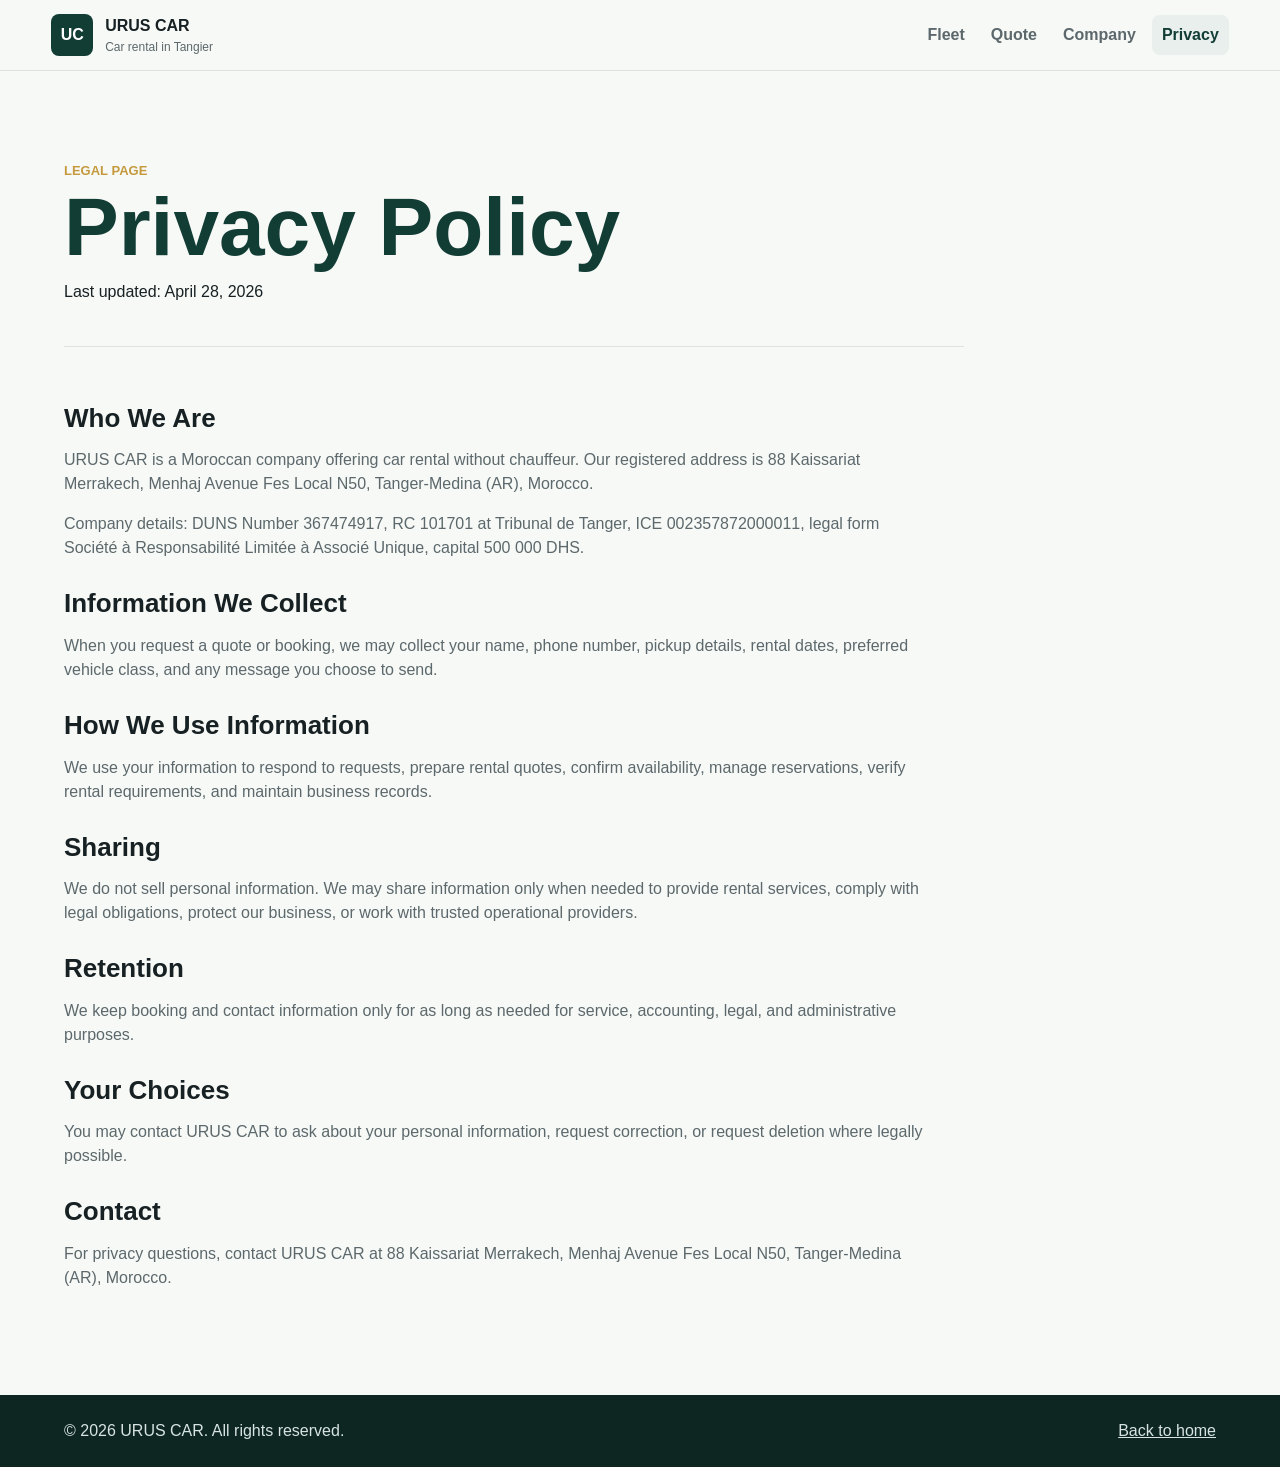
==== privacy.html @ 26fc9eb2 "Add files via upload" ====
<!doctype html>
<html lang="en">
  <head>
    <meta charset="utf-8">
    <meta name="viewport" content="width=device-width, initial-scale=1">
    <title>Privacy Policy | URUS CAR</title>
    <meta name="description" content="Privacy policy for URUS CAR car rental services in Tanger-Medina, Morocco.">
    <link rel="stylesheet" href="styles.css">
  </head>
  <body>
    <header class="site-header">
      <a class="brand" href="index.html" aria-label="URUS CAR home">
        <span class="brand-mark">UC</span>
        <span>
          <strong>URUS CAR</strong>
          <small>Car rental in Tangier</small>
        </span>
      </a>
      <nav class="main-nav" aria-label="Main navigation">
        <a href="index.html#fleet">Fleet</a>
        <a href="index.html#quote">Quote</a>
        <a href="index.html#company">Company</a>
        <a href="privacy.html" aria-current="page">Privacy</a>
      </nav>
    </header>

    <main class="policy-page">
      <section class="policy-hero">
        <p class="eyebrow">Legal page</p>
        <h1>Privacy Policy</h1>
        <p>Last updated: April 28, 2026</p>
      </section>

      <article class="policy-content">
        <h2>Who We Are</h2>
        <p>
          URUS CAR is a Moroccan company offering car rental without chauffeur.
          Our registered address is 88 Kaissariat Merrakech, Menhaj Avenue Fes
          Local N50, Tanger-Medina (AR), Morocco.
        </p>
        <p>
          Company details: DUNS Number 367474917, RC 101701 at Tribunal de Tanger,
          ICE 002357872000011, legal form Société à Responsabilité Limitée à
          Associé Unique, capital 500 000 DHS.
        </p>

        <h2>Information We Collect</h2>
        <p>
          When you request a quote or booking, we may collect your name, phone
          number, pickup details, rental dates, preferred vehicle class, and any
          message you choose to send.
        </p>

        <h2>How We Use Information</h2>
        <p>
          We use your information to respond to requests, prepare rental quotes,
          confirm availability, manage reservations, verify rental requirements,
          and maintain business records.
        </p>

        <h2>Sharing</h2>
        <p>
          We do not sell personal information. We may share information only when
          needed to provide rental services, comply with legal obligations, protect
          our business, or work with trusted operational providers.
        </p>

        <h2>Retention</h2>
        <p>
          We keep booking and contact information only for as long as needed for
          service, accounting, legal, and administrative purposes.
        </p>

        <h2>Your Choices</h2>
        <p>
          You may contact URUS CAR to ask about your personal information, request
          correction, or request deletion where legally possible.
        </p>

        <h2>Contact</h2>
        <p>
          For privacy questions, contact URUS CAR at 88 Kaissariat Merrakech,
          Menhaj Avenue Fes Local N50, Tanger-Medina (AR), Morocco.
        </p>
      </article>
    </main>

    <footer class="site-footer">
      <p>© <span id="year"></span> URUS CAR. All rights reserved.</p>
      <a href="index.html">Back to home</a>
    </footer>

    <script src="script.js"></script>
  </body>
</html>
---- styles.css ----
:root {
  --ink: #172022;
  --muted: #5c686b;
  --line: #dce3e2;
  --paper: #f7f9f7;
  --white: #ffffff;
  --forest: #123d35;
  --teal: #0d8070;
  --gold: #c59a3e;
  --rust: #b84c33;
  --shadow: 0 18px 45px rgba(18, 61, 53, 0.16);
}

* {
  box-sizing: border-box;
}

html {
  scroll-behavior: smooth;
}

body {
  margin: 0;
  color: var(--ink);
  background: var(--paper);
  font-family: Arial, Helvetica, sans-serif;
  line-height: 1.5;
}

img {
  display: block;
  max-width: 100%;
}

a {
  color: inherit;
}

.site-header {
  position: sticky;
  top: 0;
  z-index: 10;
  display: flex;
  align-items: center;
  justify-content: space-between;
  gap: 24px;
  padding: 14px clamp(18px, 4vw, 56px);
  background: rgba(247, 249, 247, 0.94);
  border-bottom: 1px solid var(--line);
  backdrop-filter: blur(16px);
}

.brand {
  display: inline-flex;
  align-items: center;
  gap: 12px;
  text-decoration: none;
}

.brand-mark {
  display: grid;
  width: 42px;
  height: 42px;
  place-items: center;
  color: var(--white);
  background: var(--forest);
  border-radius: 8px;
  font-weight: 800;
}

.brand strong,
.brand small {
  display: block;
}

.brand small {
  color: var(--muted);
  font-size: 12px;
}

.main-nav {
  display: flex;
  flex-wrap: wrap;
  gap: 6px;
  justify-content: flex-end;
}

.main-nav a {
  padding: 8px 10px;
  border-radius: 8px;
  color: var(--muted);
  font-weight: 700;
  text-decoration: none;
}

.main-nav a:hover,
.main-nav a[aria-current="page"] {
  color: var(--forest);
  background: #e8efed;
}

.hero {
  min-height: calc(100vh - 70px);
  display: grid;
  grid-template-columns: minmax(0, 1fr) minmax(320px, 410px);
  align-items: end;
  gap: clamp(24px, 5vw, 64px);
  padding: clamp(60px, 8vw, 110px) clamp(18px, 5vw, 72px) 38px;
  background:
    linear-gradient(90deg, rgba(18, 32, 34, 0.82), rgba(18, 32, 34, 0.28)),
    url("https://images.unsplash.com/photo-1492144534655-ae79c964c9d7?auto=format&fit=crop&w=1800&q=82") center / cover;
  color: var(--white);
}

.hero-copy {
  max-width: 720px;
  padding-bottom: 30px;
}

.eyebrow {
  margin: 0 0 10px;
  color: var(--gold);
  font-size: 13px;
  font-weight: 800;
  letter-spacing: 0;
  text-transform: uppercase;
}

h1,
h2,
h3,
p {
  overflow-wrap: anywhere;
}

h1 {
  margin: 0;
  font-size: clamp(48px, 10vw, 118px);
  line-height: 0.9;
}

h2 {
  margin: 0;
  font-size: clamp(28px, 4vw, 48px);
  line-height: 1.06;
}

h3 {
  margin: 4px 0 8px;
  font-size: 22px;
}

.hero-copy p:not(.eyebrow) {
  max-width: 620px;
  margin: 22px 0;
  font-size: 18px;
}

.hero-actions,
.fleet-controls {
  display: flex;
  flex-wrap: wrap;
  gap: 10px;
  align-items: center;
}

.button,
.filter-btn {
  min-height: 44px;
  border: 0;
  border-radius: 8px;
  padding: 12px 18px;
  font: inherit;
  font-weight: 800;
  text-align: center;
  text-decoration: none;
  cursor: pointer;
}

.button.primary,
.filter-btn.active {
  color: var(--white);
  background: var(--teal);
}

.button.secondary {
  color: var(--white);
  background: rgba(255, 255, 255, 0.16);
  border: 1px solid rgba(255, 255, 255, 0.44);
}

.button.full {
  width: 100%;
}

.quick-booking,
.contact-form {
  display: grid;
  gap: 14px;
  padding: 22px;
  background: var(--white);
  border-radius: 8px;
  box-shadow: var(--shadow);
  color: var(--ink);
}

.quick-booking h2 {
  font-size: 26px;
}

label {
  display: grid;
  gap: 6px;
  color: var(--muted);
  font-size: 13px;
  font-weight: 800;
}

input,
select,
textarea {
  width: 100%;
  min-height: 44px;
  border: 1px solid var(--line);
  border-radius: 8px;
  padding: 10px 12px;
  color: var(--ink);
  background: var(--white);
  font: inherit;
}

textarea {
  resize: vertical;
}

.quote-result {
  min-height: 48px;
  padding: 12px;
  color: var(--forest);
  background: #edf6f4;
  border-radius: 8px;
  font-weight: 800;
}

.trust-strip {
  display: grid;
  grid-template-columns: repeat(3, 1fr);
  gap: 1px;
  background: var(--line);
  border-bottom: 1px solid var(--line);
}

.trust-strip div {
  padding: 22px clamp(18px, 4vw, 52px);
  background: var(--white);
}

.trust-strip strong,
.trust-strip span {
  display: block;
}

.trust-strip span {
  color: var(--muted);
}

.section-shell,
.quote-band,
.policy-page {
  padding: clamp(56px, 7vw, 96px) clamp(18px, 5vw, 72px);
}

.section-heading {
  max-width: 720px;
  margin-bottom: 24px;
}

.section-heading p:not(.eyebrow),
.quote-band p {
  color: var(--muted);
  font-size: 17px;
}

.fleet-controls {
  margin-bottom: 20px;
}

.filter-btn {
  color: var(--forest);
  background: var(--white);
  border: 1px solid var(--line);
}

.search-label {
  min-width: min(100%, 320px);
  margin-left: auto;
}

.fleet-grid {
  display: grid;
  grid-template-columns: repeat(4, minmax(0, 1fr));
  gap: 18px;
}

.vehicle-card {
  display: grid;
  grid-template-rows: 180px 1fr;
  overflow: hidden;
  background: var(--white);
  border: 1px solid var(--line);
  border-radius: 8px;
}

.vehicle-card[hidden] {
  display: none;
}

.vehicle-card img {
  width: 100%;
  height: 100%;
  object-fit: cover;
}

.vehicle-card div {
  padding: 18px;
}

.vehicle-card p {
  color: var(--muted);
}

.vehicle-type {
  margin: 0;
  color: var(--rust);
  font-size: 12px;
  font-weight: 800;
  text-transform: uppercase;
}

.quote-band {
  display: grid;
  grid-template-columns: minmax(0, 0.9fr) minmax(320px, 520px);
  gap: clamp(24px, 5vw, 70px);
  align-items: start;
  color: var(--white);
  background: var(--forest);
}

.quote-band p {
  color: #d7e4e1;
}

.company-grid {
  display: grid;
  grid-template-columns: repeat(2, minmax(0, 1fr));
  gap: 12px;
  margin: 0;
}

.company-grid div {
  padding: 18px;
  background: var(--white);
  border: 1px solid var(--line);
  border-radius: 8px;
}

dt {
  color: var(--muted);
  font-size: 13px;
  font-weight: 800;
}

dd {
  margin: 6px 0 0;
  font-weight: 700;
}

.site-footer {
  display: flex;
  justify-content: space-between;
  gap: 18px;
  padding: 24px clamp(18px, 5vw, 72px);
  color: #d7e4e1;
  background: #0d2622;
}

.site-footer p {
  margin: 0;
}

.policy-hero {
  max-width: 900px;
  padding-bottom: 26px;
  border-bottom: 1px solid var(--line);
}

.policy-hero h1 {
  color: var(--forest);
  font-size: clamp(42px, 7vw, 82px);
}

.policy-content {
  max-width: 860px;
  padding-top: 28px;
}

.policy-content h2 {
  margin-top: 30px;
  font-size: 26px;
}

.policy-content p {
  color: var(--muted);
}

@media (max-width: 980px) {
  .hero,
  .quote-band {
    grid-template-columns: 1fr;
  }

  .quick-booking {
    max-width: 560px;
  }

  .fleet-grid {
    grid-template-columns: repeat(2, minmax(0, 1fr));
  }
}

@media (max-width: 720px) {
  .site-header,
  .site-footer {
    align-items: flex-start;
    flex-direction: column;
  }

  .hero {
    min-height: auto;
    padding-top: 44px;
  }

  .trust-strip,
  .company-grid,
  .fleet-grid {
    grid-template-columns: 1fr;
  }

  .search-label {
    margin-left: 0;
  }
}
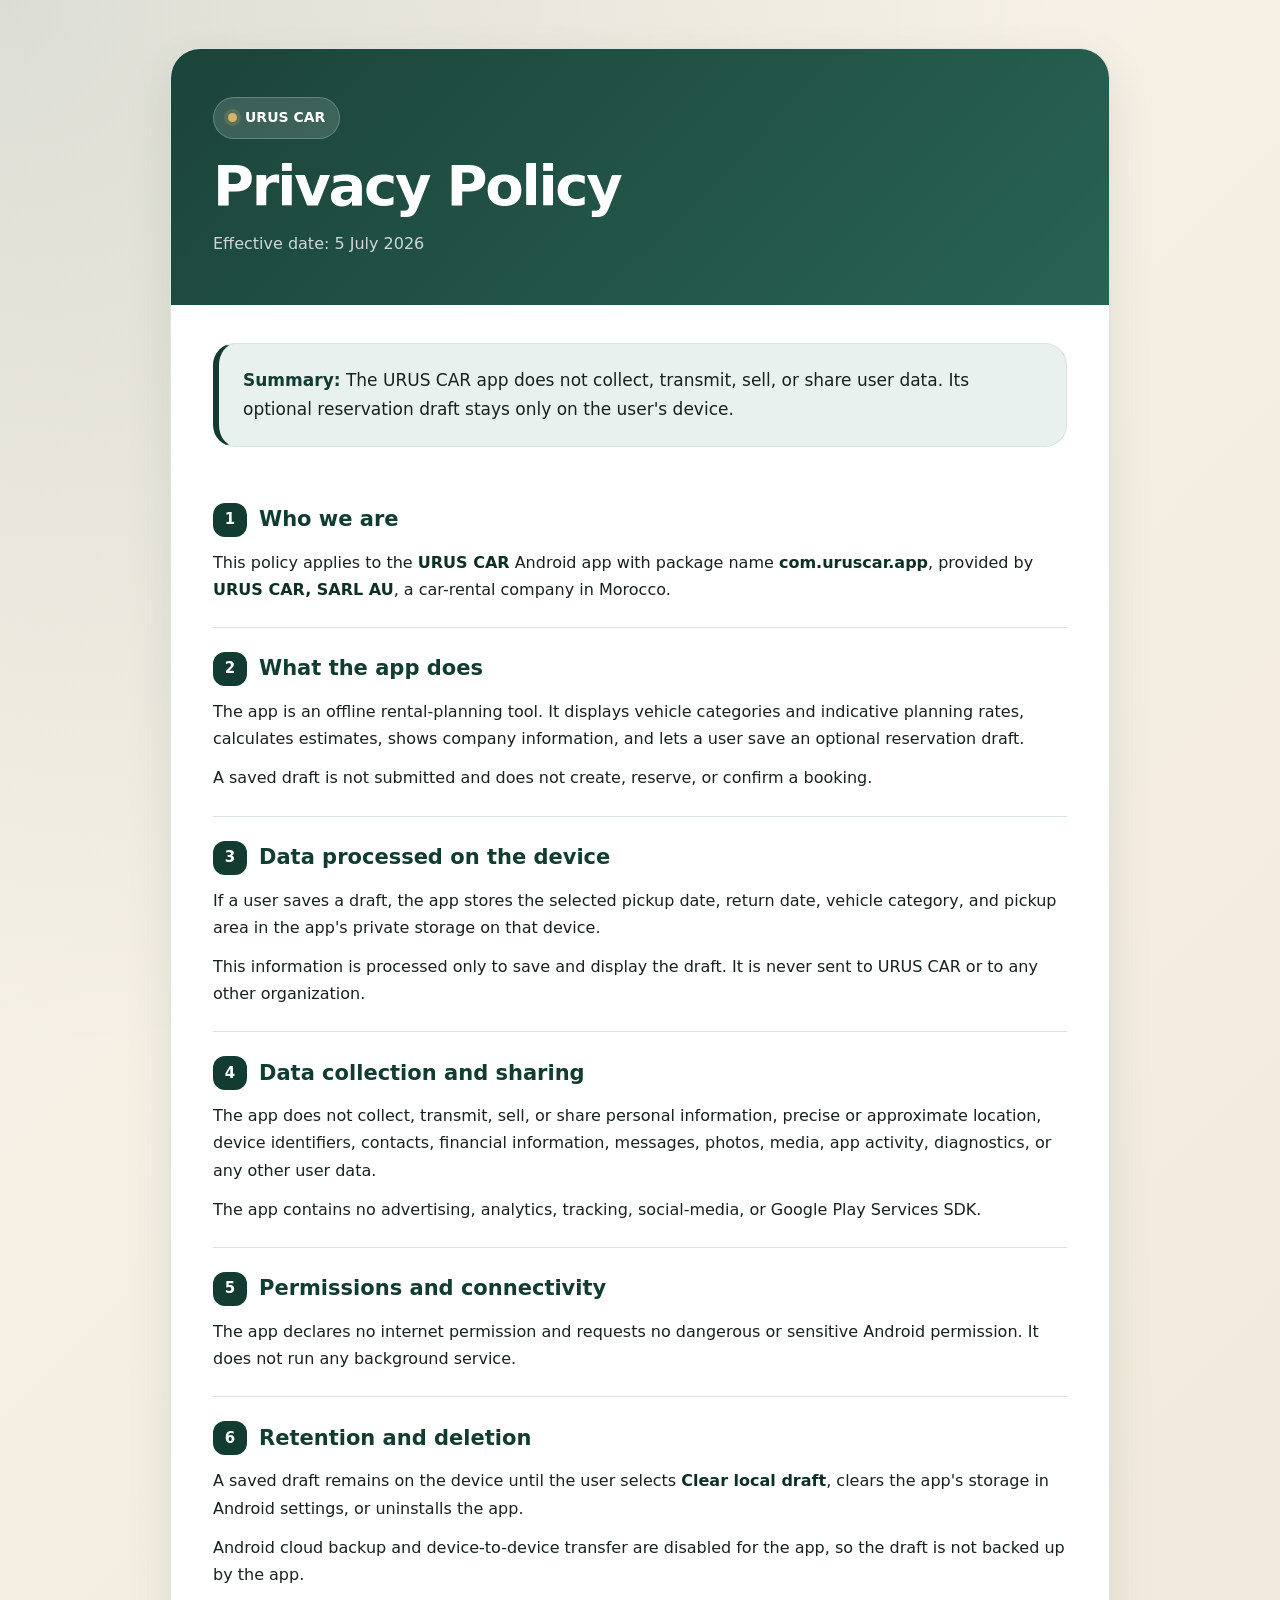
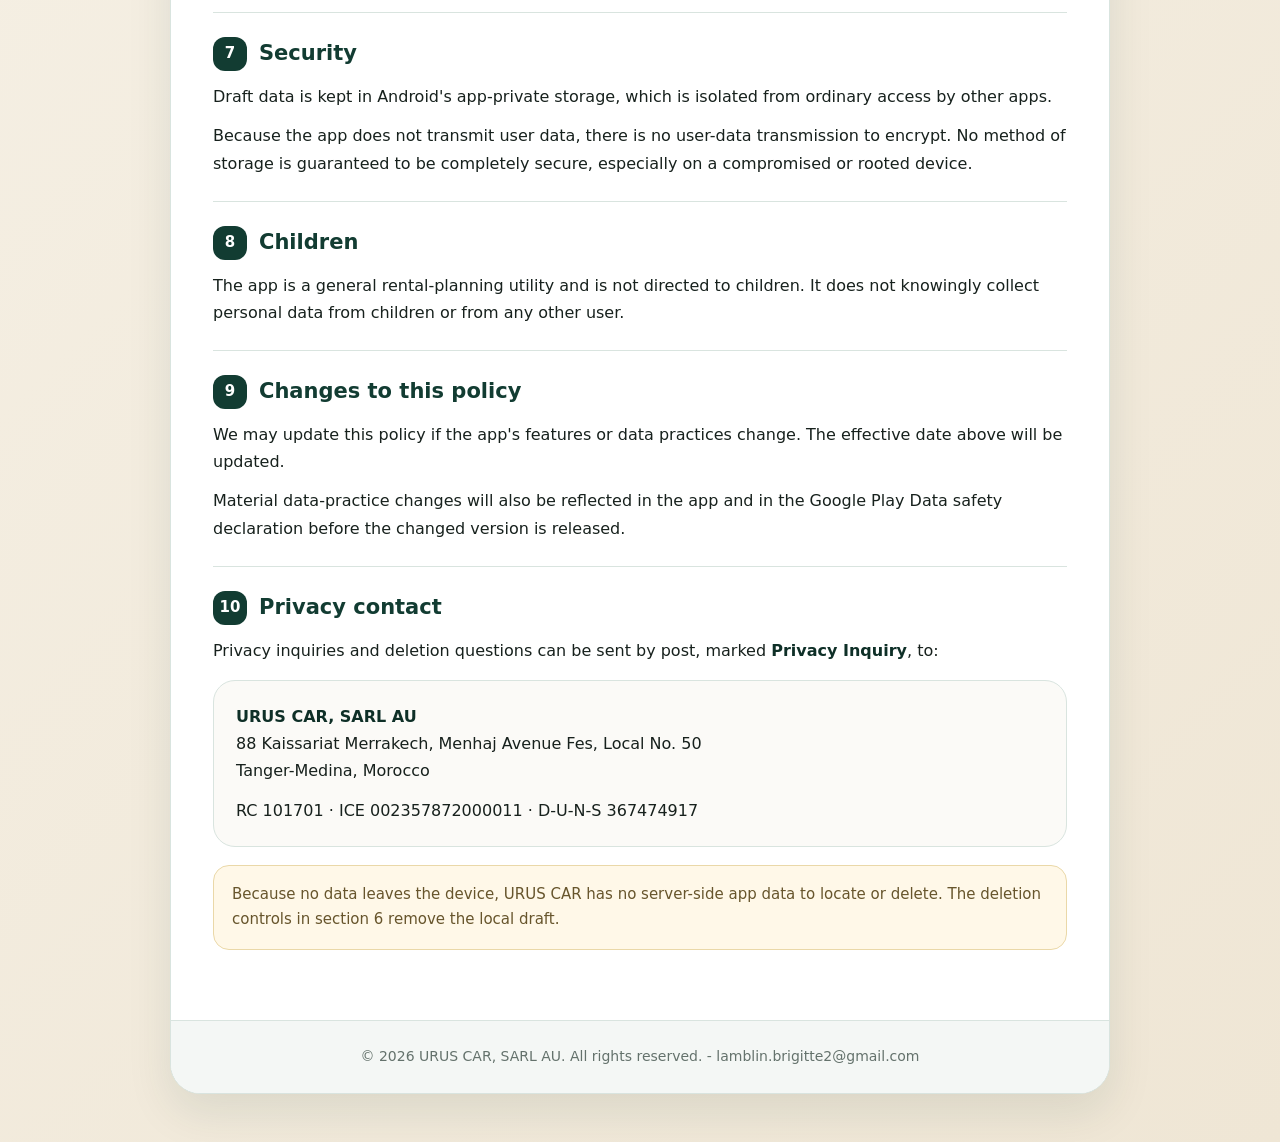
==== commit c9a9808b: "Update privacy.html" ====
--- a/privacy.html
+++ b/privacy.html
@@ -1,95 +1,370 @@
 <!doctype html>
 <html lang="en">
-  <head>
-    <meta charset="utf-8">
-    <meta name="viewport" content="width=device-width, initial-scale=1">
-    <title>Privacy Policy | URUS CAR</title>
-    <meta name="description" content="Privacy policy for URUS CAR car rental services in Tanger-Medina, Morocco.">
-    <link rel="stylesheet" href="styles.css">
-  </head>
-  <body>
-    <header class="site-header">
-      <a class="brand" href="index.html" aria-label="URUS CAR home">
-        <span class="brand-mark">UC</span>
-        <span>
-          <strong>URUS CAR</strong>
-          <small>Car rental in Tangier</small>
-        </span>
-      </a>
-      <nav class="main-nav" aria-label="Main navigation">
-        <a href="index.html#fleet">Fleet</a>
-        <a href="index.html#quote">Quote</a>
-        <a href="index.html#company">Company</a>
-        <a href="privacy.html" aria-current="page">Privacy</a>
-      </nav>
+<head>
+  <meta charset="utf-8">
+  <meta name="viewport" content="width=device-width, initial-scale=1">
+  <title>URUS CAR Privacy Policy</title>
+
+  <style>
+    :root {
+      --bg: #f6f1e7;
+      --card: #ffffff;
+      --primary: #123c32;
+      --primary-soft: #e8f1ed;
+      --text: #17211d;
+      --muted: #64726c;
+      --border: #d9e4df;
+      --shadow: 0 18px 45px rgba(18, 60, 50, 0.10);
+      --radius: 22px;
+    }
+
+    * {
+      box-sizing: border-box;
+    }
+
+    body {
+      margin: 0;
+      font-family: Inter, ui-sans-serif, system-ui, -apple-system, BlinkMacSystemFont, "Segoe UI", sans-serif;
+      background:
+        radial-gradient(circle at top left, rgba(18, 60, 50, 0.12), transparent 35%),
+        linear-gradient(135deg, #f8f4eb 0%, #efe6d5 100%);
+      color: var(--text);
+      line-height: 1.7;
+    }
+
+    .page {
+      width: min(940px, calc(100% - 32px));
+      margin: 48px auto;
+      background: var(--card);
+      border: 1px solid var(--border);
+      border-radius: 30px;
+      box-shadow: var(--shadow);
+      overflow: hidden;
+    }
+
+    .hero {
+      padding: 48px 42px;
+      background:
+        linear-gradient(135deg, rgba(18, 60, 50, 0.96), rgba(26, 89, 72, 0.94)),
+        url("data:image/svg+xml,%3Csvg width='120' height='120' xmlns='http://www.w3.org/2000/svg'%3E%3Cg fill='none' stroke='%23ffffff' stroke-opacity='.08'%3E%3Cpath d='M0 60h120M60 0v120'/%3E%3Ccircle cx='60' cy='60' r='38'/%3E%3C/g%3E%3C/svg%3E");
+      color: #ffffff;
+    }
+
+    .badge {
+      display: inline-flex;
+      align-items: center;
+      gap: 8px;
+      padding: 8px 14px;
+      border-radius: 999px;
+      background: rgba(255, 255, 255, 0.14);
+      border: 1px solid rgba(255, 255, 255, 0.22);
+      font-size: 14px;
+      font-weight: 600;
+      margin-bottom: 18px;
+    }
+
+    .badge::before {
+      content: "";
+      width: 9px;
+      height: 9px;
+      border-radius: 50%;
+      background: #d7b46a;
+      box-shadow: 0 0 0 4px rgba(215, 180, 106, 0.18);
+    }
+
+    h1 {
+      margin: 0;
+      font-size: clamp(34px, 5vw, 56px);
+      line-height: 1.05;
+      letter-spacing: -0.04em;
+    }
+
+    .date {
+      margin-top: 14px;
+      color: rgba(255, 255, 255, 0.78);
+      font-size: 16px;
+    }
+
+    .content {
+      padding: 38px 42px 46px;
+    }
+
+    .summary {
+      background: var(--primary-soft);
+      border: 1px solid var(--border);
+      border-left: 6px solid var(--primary);
+      border-radius: var(--radius);
+      padding: 22px 24px;
+      margin-bottom: 32px;
+      font-size: 17px;
+    }
+
+    .summary strong {
+      color: var(--primary);
+    }
+
+    section {
+      padding: 24px 0;
+      border-bottom: 1px solid var(--border);
+    }
+
+    section:last-child {
+      border-bottom: 0;
+    }
+
+    h2 {
+      display: flex;
+      align-items: center;
+      gap: 12px;
+      margin: 0 0 12px;
+      color: var(--primary);
+      font-size: 21px;
+      line-height: 1.3;
+    }
+
+    h2 span {
+      display: inline-grid;
+      place-items: center;
+      min-width: 34px;
+      height: 34px;
+      border-radius: 12px;
+      background: var(--primary);
+      color: #ffffff;
+      font-size: 15px;
+      font-weight: 800;
+    }
+
+    p {
+      margin: 0 0 12px;
+    }
+
+    p:last-child {
+      margin-bottom: 0;
+    }
+
+    strong {
+      color: #0e2f27;
+    }
+
+    .contact-card {
+      margin-top: 16px;
+      padding: 22px;
+      border-radius: var(--radius);
+      background: #fbfaf7;
+      border: 1px solid var(--border);
+    }
+
+    .note {
+      margin-top: 18px;
+      padding: 16px 18px;
+      border-radius: 16px;
+      background: #fff8e8;
+      border: 1px solid #ead8a8;
+      color: #67552c;
+      font-size: 15px;
+    }
+
+    .footer {
+      padding: 24px 42px;
+      background: #f4f7f5;
+      border-top: 1px solid var(--border);
+      color: var(--muted);
+      font-size: 14px;
+      text-align: center;
+    }
+
+    @media (max-width: 640px) {
+      .page {
+        margin: 20px auto;
+        border-radius: 22px;
+      }
+
+      .hero,
+      .content,
+      .footer {
+        padding-left: 24px;
+        padding-right: 24px;
+      }
+
+      .hero {
+        padding-top: 36px;
+        padding-bottom: 36px;
+      }
+
+      h2 {
+        align-items: flex-start;
+      }
+    }
+
+    @media print {
+      body {
+        background: #ffffff;
+      }
+
+      .page {
+        margin: 0;
+        width: 100%;
+        box-shadow: none;
+        border: none;
+        border-radius: 0;
+      }
+
+      .hero {
+        background: #123c32;
+        -webkit-print-color-adjust: exact;
+        print-color-adjust: exact;
+      }
+
+      section {
+        break-inside: avoid;
+      }
+    }
+  </style>
+</head>
+
+<body>
+  <main class="page">
+    <header class="hero">
+      <div class="badge">URUS CAR</div>
+      <h1>Privacy Policy</h1>
+      <div class="date">Effective date: 5 July 2026</div>
     </header>
 
-    <main class="policy-page">
-      <section class="policy-hero">
-        <p class="eyebrow">Legal page</p>
-        <h1>Privacy Policy</h1>
-        <p>Last updated: April 28, 2026</p>
-      </section>
-
-      <article class="policy-content">
-        <h2>Who We Are</h2>
-        <p>
-          URUS CAR is a Moroccan company offering car rental without chauffeur.
-          Our registered address is 88 Kaissariat Merrakech, Menhaj Avenue Fes
-          Local N50, Tanger-Medina (AR), Morocco.
-        </p>
-        <p>
-          Company details: DUNS Number 367474917, RC 101701 at Tribunal de Tanger,
-          ICE 002357872000011, legal form Société à Responsabilité Limitée à
-          Associé Unique, capital 500 000 DHS.
-        </p>
-
-        <h2>Information We Collect</h2>
-        <p>
-          When you request a quote or booking, we may collect your name, phone
-          number, pickup details, rental dates, preferred vehicle class, and any
-          message you choose to send.
-        </p>
-
-        <h2>How We Use Information</h2>
-        <p>
-          We use your information to respond to requests, prepare rental quotes,
-          confirm availability, manage reservations, verify rental requirements,
-          and maintain business records.
-        </p>
-
-        <h2>Sharing</h2>
-        <p>
-          We do not sell personal information. We may share information only when
-          needed to provide rental services, comply with legal obligations, protect
-          our business, or work with trusted operational providers.
-        </p>
-
-        <h2>Retention</h2>
-        <p>
-          We keep booking and contact information only for as long as needed for
-          service, accounting, legal, and administrative purposes.
-        </p>
-
-        <h2>Your Choices</h2>
-        <p>
-          You may contact URUS CAR to ask about your personal information, request
-          correction, or request deletion where legally possible.
-        </p>
-
-        <h2>Contact</h2>
-        <p>
-          For privacy questions, contact URUS CAR at 88 Kaissariat Merrakech,
-          Menhaj Avenue Fes Local N50, Tanger-Medina (AR), Morocco.
-        </p>
-      </article>
-    </main>
-
-    <footer class="site-footer">
-      <p>© <span id="year"></span> URUS CAR. All rights reserved.</p>
-      <a href="index.html">Back to home</a>
+    <div class="content">
+      <div class="summary">
+        <strong>Summary:</strong> The URUS CAR app does not collect, transmit, sell, or share user data.
+        Its optional reservation draft stays only on the user's device.
+      </div>
+
+      <section>
+        <h2><span>1</span>Who we are</h2>
+        <p>
+          This policy applies to the <strong>URUS CAR</strong> Android app
+          with package name <strong>com.uruscar.app</strong>, provided by
+          <strong>URUS CAR, SARL AU</strong>, a car-rental company in Morocco.
+        </p>
+      </section>
+
+      <section>
+        <h2><span>2</span>What the app does</h2>
+        <p>
+          The app is an offline rental-planning tool. It displays vehicle categories
+          and indicative planning rates, calculates estimates, shows company information,
+          and lets a user save an optional reservation draft.
+        </p>
+        <p>
+          A saved draft is not submitted and does not create, reserve, or confirm a booking.
+        </p>
+      </section>
+
+      <section>
+        <h2><span>3</span>Data processed on the device</h2>
+        <p>
+          If a user saves a draft, the app stores the selected pickup date, return date,
+          vehicle category, and pickup area in the app's private storage on that device.
+        </p>
+        <p>
+          This information is processed only to save and display the draft. It is never sent
+          to URUS CAR or to any other organization.
+        </p>
+      </section>
+
+      <section>
+        <h2><span>4</span>Data collection and sharing</h2>
+        <p>
+          The app does not collect, transmit, sell, or share personal information, precise
+          or approximate location, device identifiers, contacts, financial information,
+          messages, photos, media, app activity, diagnostics, or any other user data.
+        </p>
+        <p>
+          The app contains no advertising, analytics, tracking, social-media, or
+          Google Play Services SDK.
+        </p>
+      </section>
+
+      <section>
+        <h2><span>5</span>Permissions and connectivity</h2>
+        <p>
+          The app declares no internet permission and requests no dangerous or sensitive
+          Android permission. It does not run any background service.
+        </p>
+      </section>
+
+      <section>
+        <h2><span>6</span>Retention and deletion</h2>
+        <p>
+          A saved draft remains on the device until the user selects
+          <strong>Clear local draft</strong>, clears the app's storage in Android settings,
+          or uninstalls the app.
+        </p>
+        <p>
+          Android cloud backup and device-to-device transfer are disabled for the app,
+          so the draft is not backed up by the app.
+        </p>
+      </section>
+
+      <section>
+        <h2><span>7</span>Security</h2>
+        <p>
+          Draft data is kept in Android's app-private storage, which is isolated from
+          ordinary access by other apps.
+        </p>
+        <p>
+          Because the app does not transmit user data, there is no user-data transmission
+          to encrypt. No method of storage is guaranteed to be completely secure,
+          especially on a compromised or rooted device.
+        </p>
+      </section>
+
+      <section>
+        <h2><span>8</span>Children</h2>
+        <p>
+          The app is a general rental-planning utility and is not directed to children.
+          It does not knowingly collect personal data from children or from any other user.
+        </p>
+      </section>
+
+      <section>
+        <h2><span>9</span>Changes to this policy</h2>
+        <p>
+          We may update this policy if the app's features or data practices change.
+          The effective date above will be updated.
+        </p>
+        <p>
+          Material data-practice changes will also be reflected in the app and in the
+          Google Play Data safety declaration before the changed version is released.
+        </p>
+      </section>
+
+      <section>
+        <h2><span>10</span>Privacy contact</h2>
+        <p>
+          Privacy inquiries and deletion questions can be sent by post, marked
+          <strong>Privacy Inquiry</strong>, to:
+        </p>
+
+        <div class="contact-card">
+          <p>
+            <strong>URUS CAR, SARL AU</strong><br>
+            88 Kaissariat Merrakech, Menhaj Avenue Fes, Local No. 50<br>
+            Tanger-Medina, Morocco
+          </p>
+          <p>
+            RC 101701 &middot; ICE 002357872000011 &middot; D-U-N-S 367474917
+          </p>
+        </div>
+
+        <p class="note">
+          Because no data leaves the device, URUS CAR has no server-side app data
+          to locate or delete. The deletion controls in section 6 remove the local draft.
+        </p>
+      </section>
+    </div>
+
+    <footer class="footer">
+      © 2026 URUS CAR, SARL AU. All rights reserved.    -  lamblin.brigitte2@gmail.com
+
     </footer>
-
-    <script src="script.js"></script>
-  </body>
+  </main>
+</body>
 </html>
